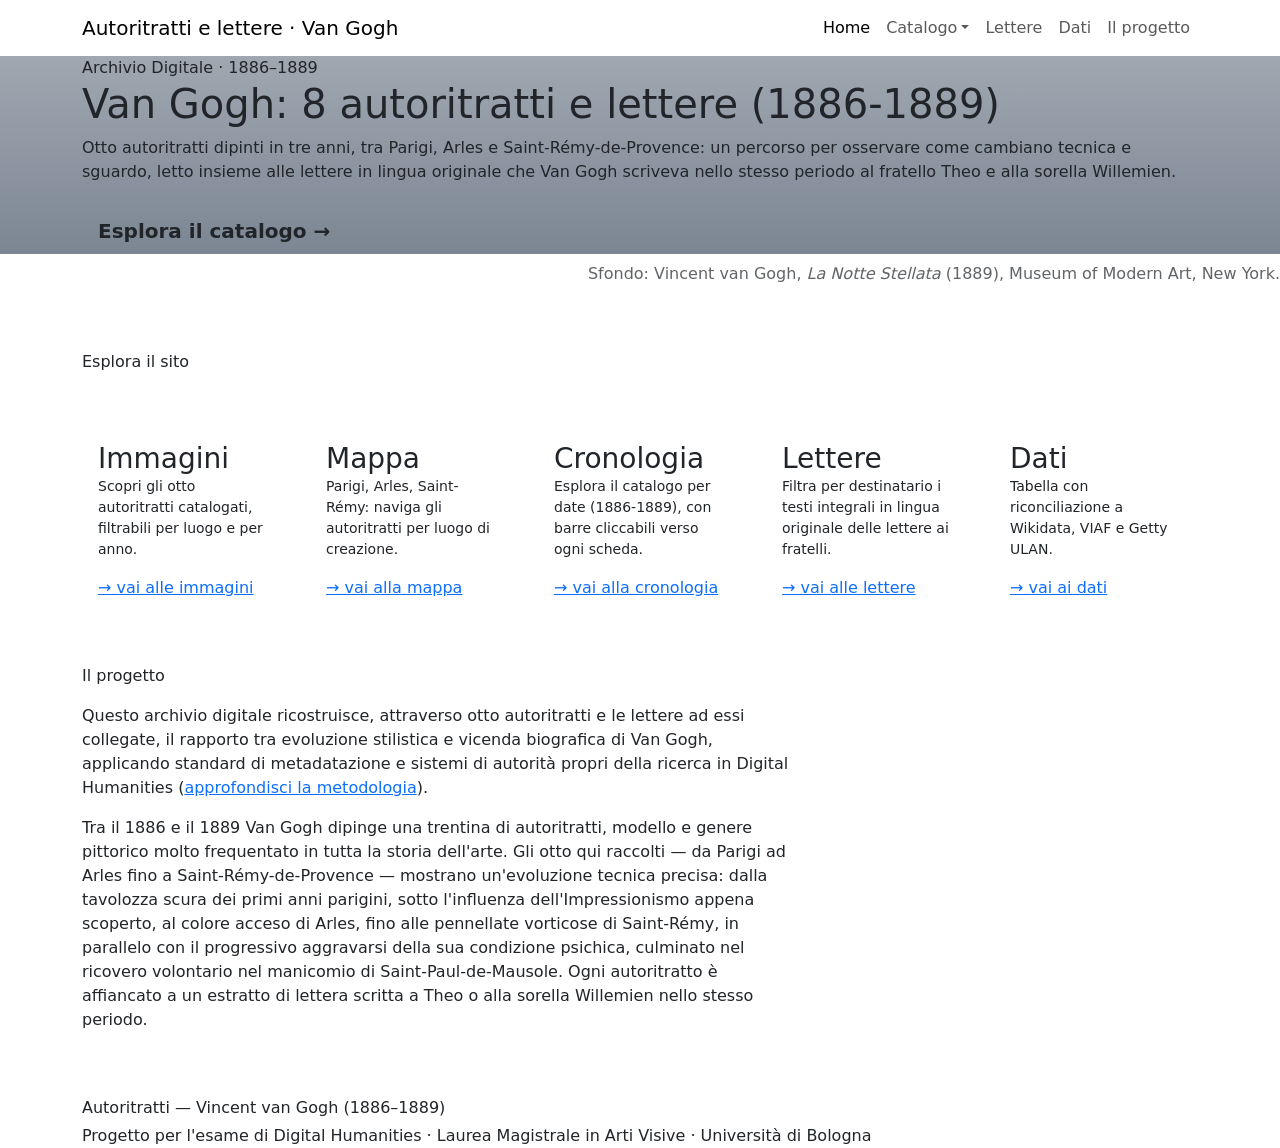
==== index.html @ b30aceb8 "Add files via upload" ====
<!DOCTYPE html>
<html lang="it">
<head>
<meta charset="UTF-8">
<meta name="viewport" content="width=device-width, initial-scale=1.0">
<title>Van Gogh: 8 autoritratti e lettere (1886-1889)</title>

<meta name="DC.title" content="Van Gogh: 8 autoritratti e lettere (1886-1889)">
<meta name="DC.creator" content="Sara Agnoletti — Corso di Laurea Magistrale in Arti Visive, Università di Bologna">
<meta name="DC.subject" content="Vincent van Gogh; autoritratto; Post-Impressionismo; salute mentale">
<meta name="DC.description" content="Raccolta digitale di otto autoritratti di Van Gogh (1886-1889), suddivisi per luogo e data, abbinati a estratti di lettere a Theo van Gogh.">
<meta name="DC.publisher" content="Progetto per l'esame di Digital Humanities">
<meta name="DC.date" content="2026">
<meta name="DC.type" content="Collection">
<meta name="DC.language" content="it">
<meta name="DC.coverage" content="1886-1889; Parigi; Arles; Saint-Rémy-de-Provence">
<meta name="DC.rights" content="Le opere di Van Gogh sono di pubblico dominio.">

<link href="https://cdn.jsdelivr.net/npm/bootstrap@5.3.3/dist/css/bootstrap.min.css" rel="stylesheet">
<link href="https://fonts.googleapis.com/css2?family=Fraunces:wght@500;600&family=Source+Serif+4:ital,wght@0,400;0,600;1,400&family=IBM+Plex+Mono:wght@400;600&display=swap" rel="stylesheet">
<link rel="stylesheet" href="css/style.css">
</head>
<body>

<nav class="navbar navbar-expand-lg navbar-dh">
  <div class="container">
    <a class="navbar-brand" href="index.html">Autoritratti e lettere · Van Gogh</a>
    <button class="navbar-toggler" type="button" data-bs-toggle="collapse" data-bs-target="#nav">
      <span class="navbar-toggler-icon"></span>
    </button>
    <div class="collapse navbar-collapse" id="nav">
      <ul class="navbar-nav ms-auto">
        <li class="nav-item"><a class="nav-link active" href="index.html">Home</a></li>
<li class="nav-item dropdown">
  <a class="nav-link dropdown-toggle" href="#" role="button" data-bs-toggle="dropdown" aria-expanded="false">Catalogo</a>
  <ul class="dropdown-menu dropdown-menu-dark">
    <li><a class="dropdown-item" href="catalogo.html">Immagini</a></li>
    <li><a class="dropdown-item" href="mappa.html">Mappa</a></li>
    <li><a class="dropdown-item" href="timeline.html">Cronologia</a></li>
  </ul>
</li>
        <li class="nav-item"><a class="nav-link" href="lettere.html">Lettere</a></li>
        <li class="nav-item"><a class="nav-link" href="dati.html">Dati</a></li>
        <li class="nav-item"><a class="nav-link" href="progetto.html">Il progetto</a></li>
      </ul>
    </div>
  </div>
</nav>

<header class="hero" style="background-image: linear-gradient(rgba(16,35,59,0.4), rgba(16,35,59,0.55)), url('assets/img/starry-night.jpg'); background-size: cover; background-position: center;">
  <div class="container">
    <span class="stamp">Archivio Digitale · 1886–1889</span>
    <h1>Van Gogh: 8 autoritratti e lettere (1886-1889)</h1>
    <p class="lead-text">
      Otto autoritratti dipinti in tre anni, tra Parigi, Arles e
      Saint-Rémy-de-Provence: un percorso per osservare come cambiano
      tecnica e sguardo, letto insieme alle lettere in lingua originale che Van Gogh scriveva
      nello stesso periodo al fratello Theo e alla sorella Willemien.
    </p>
    <a href="catalogo.html" class="btn btn-lg mt-2" style="background:var(--yellow); color:var(--blue-deep); border:none; border-radius:0; font-family:var(--font-mono); font-weight:600;">
      Esplora il catalogo →
    </a>
  </div>
</header>

<p class="caption" style="text-align:right; margin-top:0.5rem; opacity:0.7;">
  Sfondo: Vincent van Gogh, <em>La Notte Stellata</em> (1889), Museum of Modern Art, New York.
</p>
<section class="container py-5">
  <p class="eyebrow mb-4">Esplora il sito</p>
  <div class="row row-cols-2 row-cols-md-3 row-cols-lg-5 g-4">

    <div class="col">
      <div class="portrait-card h-100">
        <div class="card-body p-3 d-flex flex-column h-100">
          <p class="badge-tipo badge-immagine badge d-inline-block mb-2">01</p>
          <h3 class="card-title">Immagini</h3>
          <p class="small">Scopri gli otto autoritratti catalogati, filtrabili per luogo e per anno.</p>
          <a href="catalogo.html" class="mt-auto">→ vai alle immagini</a>
        </div>
      </div>
    </div>

    <div class="col">
      <div class="portrait-card h-100">
        <div class="card-body p-3 d-flex flex-column h-100">
          <p class="badge-tipo badge-immagine badge d-inline-block mb-2">02</p>
          <h3 class="card-title">Mappa</h3>
          <p class="small">Parigi, Arles, Saint-Rémy: naviga gli autoritratti per luogo di creazione.</p>
          <a href="mappa.html" class="mt-auto">→ vai alla mappa</a>
        </div>
      </div>
    </div>

    <div class="col">
      <div class="portrait-card h-100">
        <div class="card-body p-3 d-flex flex-column h-100">
          <p class="badge-tipo badge-immagine badge d-inline-block mb-2">03</p>
          <h3 class="card-title">Cronologia</h3>
          <p class="small">Esplora il catalogo per date (1886-1889), con barre cliccabili verso ogni scheda.</p>
          <a href="timeline.html" class="mt-auto">→ vai alla cronologia</a>
        </div>
      </div>
    </div>

    <div class="col">
      <div class="portrait-card h-100">
        <div class="card-body p-3 d-flex flex-column h-100">
          <p class="badge-tipo badge-immagine badge d-inline-block mb-2">04</p>
          <h3 class="card-title">Lettere</h3>
          <p class="small">Filtra per destinatario i testi integrali in lingua originale delle lettere ai fratelli.</p>
          <a href="lettere.html" class="mt-auto">→ vai alle lettere</a>
        </div>
      </div>
    </div>

    <div class="col">
      <div class="portrait-card h-100">
        <div class="card-body p-3 d-flex flex-column h-100">
          <p class="badge-tipo badge-immagine badge d-inline-block mb-2">05</p>
          <h3 class="card-title">Dati</h3>
          <p class="small">Tabella con riconciliazione a Wikidata, VIAF e Getty ULAN.</p>
          <a href="dati.html" class="mt-auto">→ vai ai dati</a>
        </div>
      </div>
    </div>

  </div>
</section>
<section class="container pb-5">
  <p class="eyebrow mb-3">Il progetto</p>
  <p style="max-width:70ch;">
  Questo archivio digitale ricostruisce, attraverso otto autoritratti e le
  lettere ad essi collegate, il rapporto tra evoluzione stilistica e
  vicenda biografica di Van Gogh, applicando standard di metadatazione e
  sistemi di autorità propri della ricerca in Digital Humanities
  (<a href="progetto.html">approfondisci la metodologia</a>).
</p>
<p style="max-width:70ch;" class="mt-3">
  Tra il 1886 e il 1889 Van Gogh dipinge una trentina di autoritratti, modello e genere pittorico molto frequentato in tutta la storia dell'arte. Gli otto qui raccolti —
  da Parigi ad Arles fino a Saint-Rémy-de-Provence — mostrano un'evoluzione
  tecnica precisa: dalla tavolozza scura dei primi anni parigini, sotto
  l'influenza dell'Impressionismo appena scoperto, al colore acceso di
  Arles, fino alle pennellate vorticose di Saint-Rémy, in parallelo con il
  progressivo aggravarsi della sua condizione psichica, culminato nel
  ricovero volontario nel manicomio di Saint-Paul-de-Mausole. Ogni
  autoritratto è affiancato a un estratto di lettera scritta a Theo o alla
  sorella Willemien nello stesso periodo.
</p>
</section>

<footer>
  <div class="container">
    <p class="mb-1">Autoritratti — Vincent van Gogh (1886–1889)</p>
    <p class="mb-0">Progetto per l'esame di Digital Humanities · Laurea Magistrale in Arti Visive · Università di Bologna</p>
  </div>
</footer>

<script src="https://cdn.jsdelivr.net/npm/bootstrap@5.3.3/dist/js/bootstrap.bundle.min.js"></script>
</body>
</html>
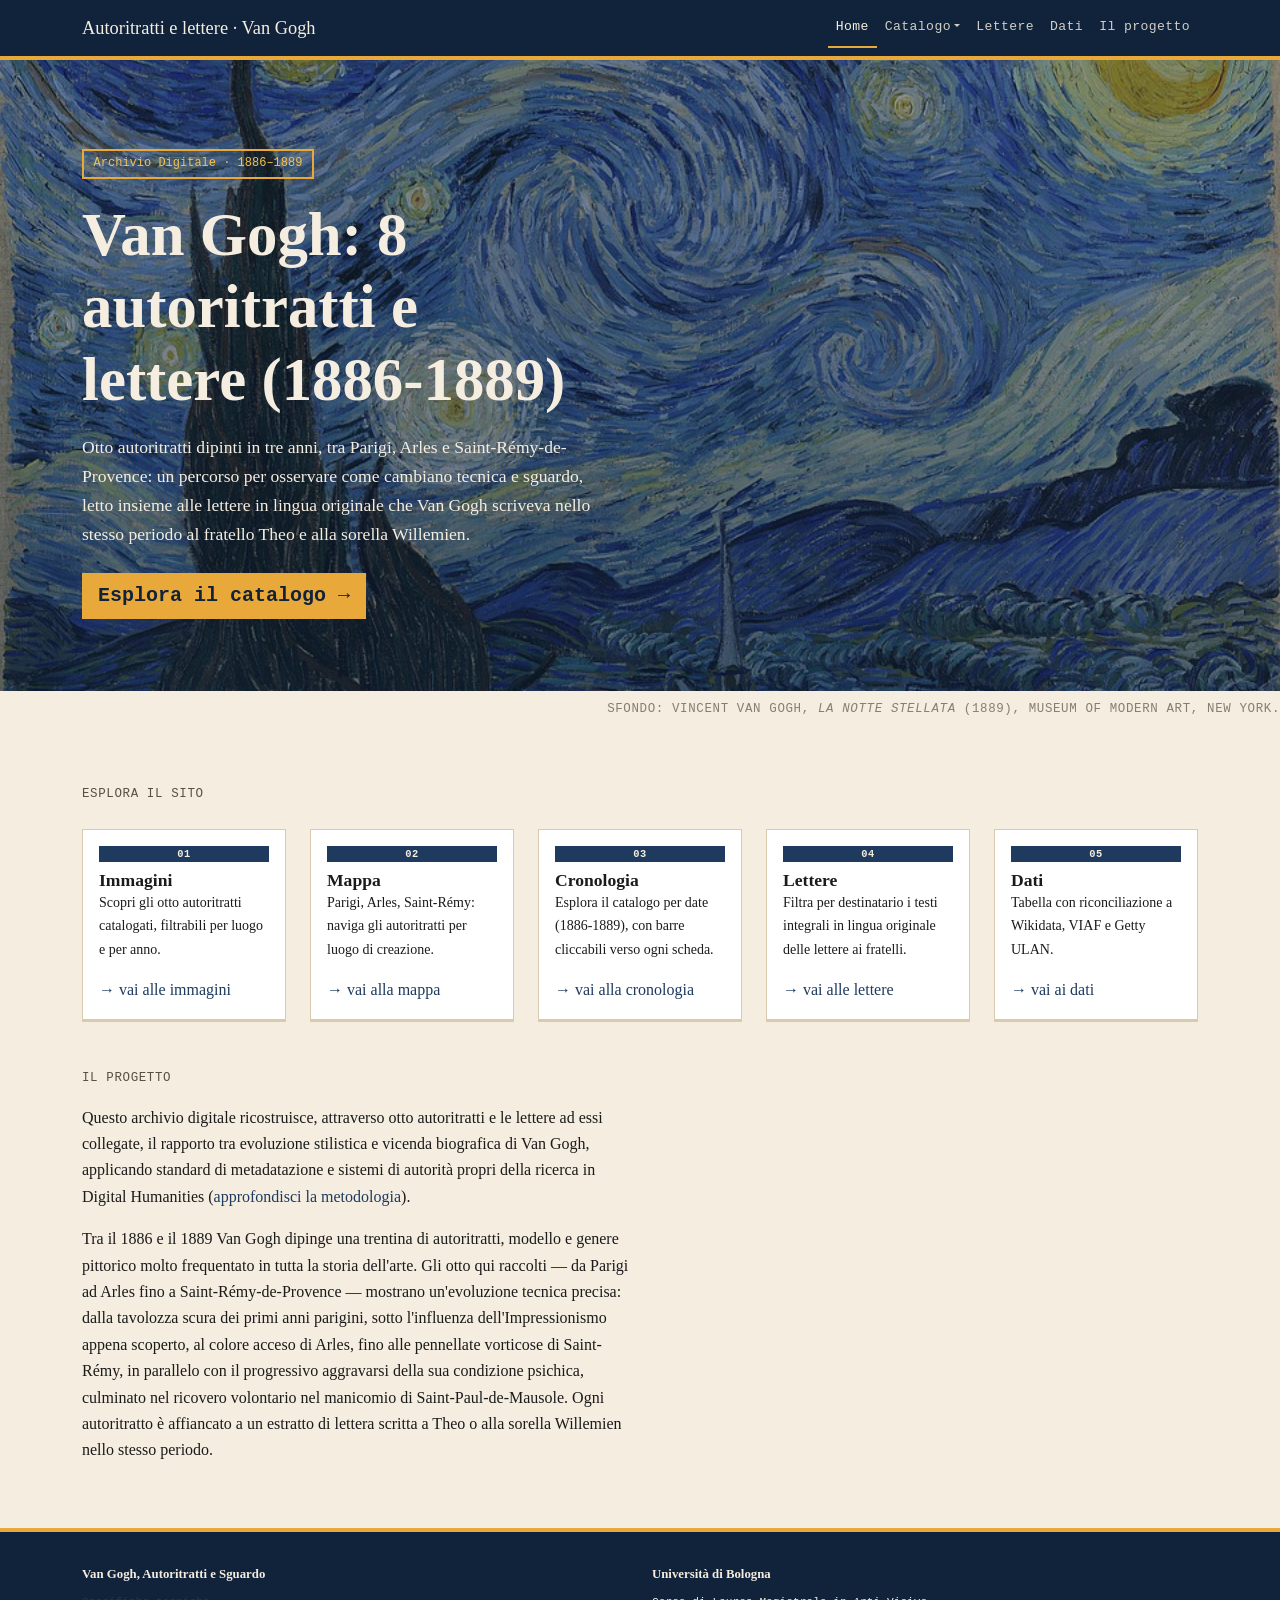
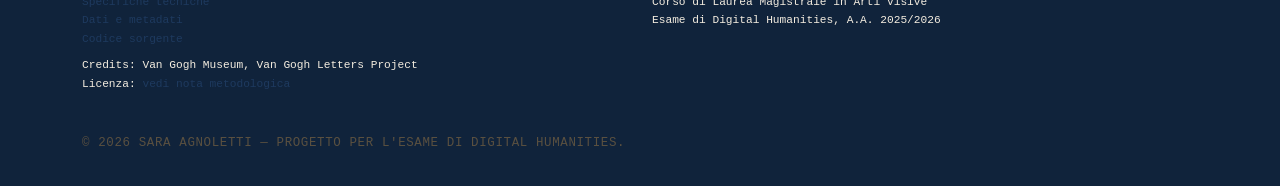
==== commit 3dc7668a: "Update index.html" ====
--- a/index.html
+++ b/index.html
@@ -151,8 +151,26 @@
 
 <footer>
   <div class="container">
-    <p class="mb-1">Autoritratti — Vincent van Gogh (1886–1889)</p>
-    <p class="mb-0">Progetto per l'esame di Digital Humanities · Laurea Magistrale in Arti Visive · Università di Bologna</p>
+    <div class="row g-4">
+      <div class="col-md-6">
+        <p class="mb-2" style="font-family:var(--font-display); font-weight:600; color:var(--cream);">Van Gogh, Autoritratti e Sguardo</p>
+        <ul class="list-unstyled small">
+          <li><a href="progetto.html">Specifiche tecniche</a></li>
+          <li><a href="dati.html">Dati e metadati</a></li>
+          <li><a href="https://github.com/agnolettisara-hub/van-gogh-autoritratti-lettere" target="_blank" rel="noopener">Codice sorgente</a></li>
+          <li class="mt-2">Credits: Van Gogh Museum, Van Gogh Letters Project</li>
+          <li>Licenza: <a href="progetto.html">vedi nota metodologica</a></li>
+        </ul>
+      </div>
+      <div class="col-md-6">
+        <p class="mb-2" style="font-family:var(--font-display); font-weight:600; color:var(--cream);">Università di Bologna</p>
+        <ul class="list-unstyled small">
+          <li>Corso di Laurea Magistrale in Arti Visive</li>
+          <li>Esame di Digital Humanities, A.A. 2025/2026</li>
+        </ul>
+      </div>
+    </div>
+    <p class="meta mt-4 mb-0">© 2026 Sara Agnoletti — Progetto per l'esame di Digital Humanities.</p>
   </div>
 </footer>
 
--- a/css/style.css
+++ b/css/style.css
@@ -0,0 +1,154 @@
+/* =========================================================
+   Autoritratti — Vincent van Gogh (1886–1889)
+   Design tokens — tavolozza Van Gogh
+   ========================================================= */
+:root {
+  --cream: #F4EDE0;       /* fondo caldo, non il classico bianco museo */
+  --ink: #1B1B1B;
+  --blue: #1E3A5F;        /* blu di Prussia */
+  --blue-deep: #10233B;
+  --yellow: #E8A93A;      /* giallo cromo smorzato */
+  --yellow-bright: #F2C14E;
+  --green: #4A6B4D;       /* verde cipresso, uso minimo */
+  --line: #D9CBB0;
+
+  --font-display: 'Fraunces', Georgia, serif;   /* serif espressiva, non geometrica */
+  --font-body: 'Source Serif 4', Georgia, serif;
+  --font-mono: 'IBM Plex Mono', 'Courier New', monospace;
+}
+
+* { box-sizing: border-box; }
+
+body {
+  background-color: var(--cream);
+  color: var(--ink);
+  font-family: var(--font-body);
+  line-height: 1.65;
+}
+
+a { color: var(--blue); text-decoration: none; }
+a:hover, a:focus { text-decoration: underline; color: var(--yellow); }
+a:focus-visible, button:focus-visible { outline: 3px solid var(--blue); outline-offset: 2px; }
+
+h1, h2, h3, .display {
+  font-family: var(--font-display);
+  font-weight: 600;
+  color: var(--blue-deep);
+}
+
+.eyebrow, .meta, .caption, .label {
+  font-family: var(--font-mono);
+  font-size: 0.78rem;
+  letter-spacing: 0.05em;
+  text-transform: uppercase;
+  color: #5A5040;
+}
+
+/* ---------- Navbar ---------- */
+.navbar-dh {
+  background-color: var(--blue-deep);
+  border-bottom: 4px solid var(--yellow);
+}
+.navbar-dh .navbar-brand {
+  font-family: var(--font-display);
+  color: var(--cream) !important;
+  font-size: 1.15rem;
+}
+.navbar-dh .nav-link {
+  font-family: var(--font-mono);
+  font-size: 0.82rem;
+  letter-spacing: 0.03em;
+  color: var(--cream) !important;
+  opacity: 0.85;
+}
+.navbar-dh .nav-link.active, .navbar-dh .nav-link.dropdown-toggle.active { opacity: 1; border-bottom: 2px solid var(--yellow); }
+.navbar-dh .dropdown-menu { background: var(--blue-deep); border: 1px solid var(--blue); border-radius: 0; }
+.navbar-dh .dropdown-item { font-family: var(--font-mono); font-size: 0.82rem; color: var(--cream); }
+.navbar-dh .dropdown-item:hover { background: var(--yellow); color: var(--blue-deep); }
+
+/* ---------- Hero — pennellata di sfondo ---------- */
+.hero {
+  position: relative;
+  padding: 5.5rem 0 4.5rem;
+  background:
+    radial-gradient(ellipse at 80% 20%, rgba(232,169,58,0.35), transparent 55%),
+    radial-gradient(ellipse at 10% 80%, rgba(30,58,95,0.25), transparent 55%),
+    var(--blue-deep);
+  color: var(--cream);
+  overflow: hidden;
+}
+.hero .stamp {
+  display: inline-block;
+  border: 2px solid var(--yellow);
+  color: var(--yellow-bright);
+  font-family: var(--font-mono);
+  font-size: 0.75rem;
+  padding: 0.2rem 0.6rem;
+  margin-bottom: 1.2rem;
+}
+.hero h1 { font-size: clamp(2.2rem, 5.5vw, 3.8rem); max-width: 16ch; margin-bottom: 1rem; color: var(--cream); }
+.hero .lead-text { max-width: 58ch; font-size: 1.1rem; }
+
+/* ---------- Card ritratto ---------- */
+.portrait-card {
+  background: #fff;
+  border: 1px solid var(--line);
+  box-shadow: 0 2px 0 var(--line);
+  transition: transform 0.15s ease;
+}
+.portrait-card:hover { transform: translateY(-4px); }
+.portrait-card .ph-img {
+  aspect-ratio: 4/5;
+  background: #E4D9C2;
+  border-bottom: 1px solid var(--line);
+  display: flex; align-items: center; justify-content: center;
+  font-family: var(--font-mono); font-size: 0.7rem; color: #7a6f57;
+  text-align: center; padding: 0.5rem;
+}
+.portrait-card .card-body { font-family: var(--font-body); }
+.portrait-card .card-title { font-family: var(--font-display); font-size: 1.1rem; }
+
+.badge-tipo {
+  font-family: var(--font-mono);
+  font-size: 0.65rem;
+  letter-spacing: 0.05em;
+  text-transform: uppercase;
+  border-radius: 0;
+  padding: 0.3em 0.55em;
+}
+.badge-immagine { background: var(--blue); color: var(--cream); }
+.badge-testo    { background: var(--yellow); color: var(--blue-deep); }
+.badge-parigi   { background: #8C9E6E; color: #fff; }
+.badge-arles    { background: #C1622D; color: #fff; }
+.badge-saintremy{ background: #5C4A8A; color: #fff; }
+
+/* ---------- Item detail ---------- */
+.item-figure { border: 1px solid var(--line); background: #E4D9C2; }
+.item-figure img { width: 100%; display: block; }
+.excerpt {
+  font-family: var(--font-display);
+  font-style: italic;
+  font-size: 1.15rem;
+  background: var(--blue-deep);
+  color: var(--cream);
+  border-left: 6px solid var(--yellow);
+  padding: 1.2rem 1.4rem;
+}
+aside.related { border-top: 2px dashed var(--line); margin-top: 3rem; padding-top: 1.5rem; }
+.related-link { display: block; font-family: var(--font-mono); font-size: 0.85rem; padding: 0.4rem 0; border-bottom: 1px solid var(--line); }
+
+/* ---------- Testo TEI renderizzato via JS ---------- */
+.tei-viewer { font-family: var(--font-body); line-height: 1.7; background: #fff; border: 1px solid var(--line); padding: 1.5rem 1.8rem; }
+.tei-viewer p { margin-bottom: 1rem; }
+.tei-viewer .tei-head { font-family: var(--font-display); font-size: 1.2rem; margin: 1.5rem 0 1rem; }
+.tei-persname, .tei-placename { color: var(--blue); font-weight: 600; border-bottom: 1px dotted var(--blue); }
+.tei-signature { font-family: var(--font-mono); text-align: right; margin-top: 1.5rem; }
+
+/* ---------- Data table ---------- */
+table.dati-table { font-family: var(--font-mono); font-size: 0.85rem; }
+table.dati-table th { font-family: var(--font-display); background: var(--blue-deep); color: var(--cream); font-weight: normal; }
+
+/* ---------- Footer ---------- */
+footer { border-top: 4px solid var(--yellow); background: var(--blue-deep); color: var(--cream); font-family: var(--font-mono); font-size: 0.8rem; padding: 2rem 0; }
+
+@media (prefers-reduced-motion: reduce) { .portrait-card, .portrait-card:hover { transition: none; transform: none; } }
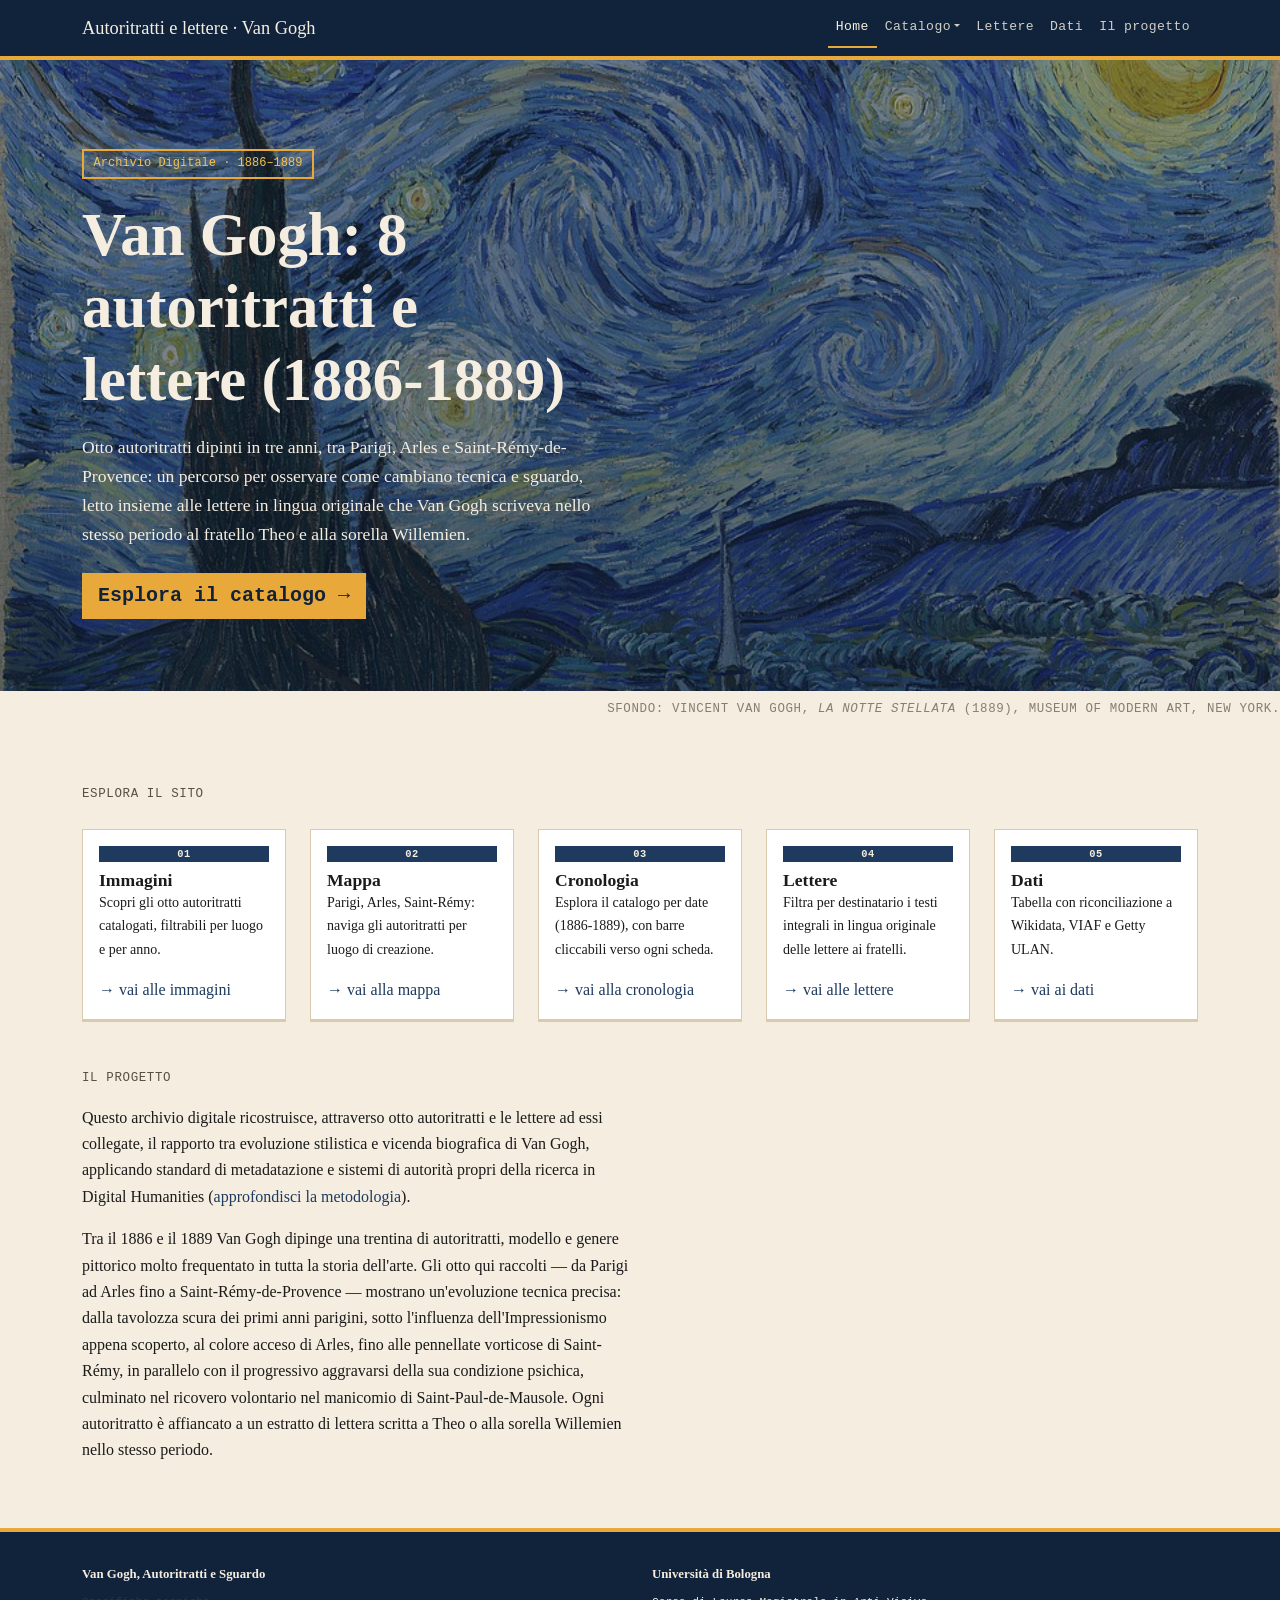
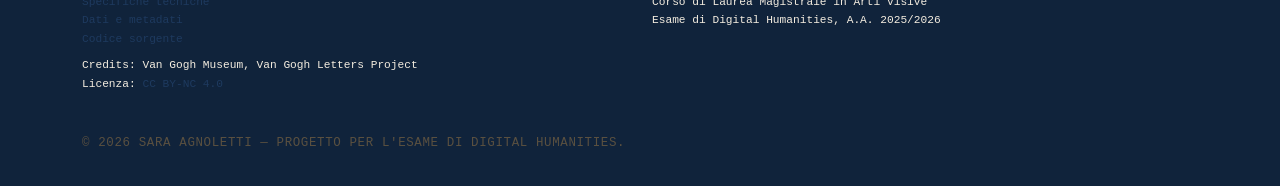
==== commit b01eaf35: "Update index.html" ====
--- a/index.html
+++ b/index.html
@@ -10,11 +10,15 @@
 <meta name="DC.subject" content="Vincent van Gogh; autoritratto; Post-Impressionismo; salute mentale">
 <meta name="DC.description" content="Raccolta digitale di otto autoritratti di Van Gogh (1886-1889), suddivisi per luogo e data, abbinati a estratti di lettere a Theo van Gogh.">
 <meta name="DC.publisher" content="Progetto per l'esame di Digital Humanities">
+<meta name="DC.contributor" content="Van Gogh Museum, Amsterdam; Van Gogh Letters Project (Van Gogh Museum / Huygens ING)">
+<meta name="DC.format" content="text/html">
+<meta name="DC.relation" content="https://github.com/agnolettisara-hub/van-gogh-autoritratti-lettere">
+<meta name="DC.source" content="Van Gogh Letters Project (vangoghletters.org); Van Gogh Museum (vangoghmuseum.nl)">
 <meta name="DC.date" content="2026">
 <meta name="DC.type" content="Collection">
 <meta name="DC.language" content="it">
 <meta name="DC.coverage" content="1886-1889; Parigi; Arles; Saint-Rémy-de-Provence">
-<meta name="DC.rights" content="Le opere di Van Gogh sono di pubblico dominio.">
+<meta name="DC.rights" content="Quest'opera è distribuita con licenza Creative Commons Attribuzione - Non Commerciale 4.0 Internazionale (CC BY-NC 4.0). https://creativecommons.org/licenses/by-nc/4.0/deed.it">
 
 <link href="https://cdn.jsdelivr.net/npm/bootstrap@5.3.3/dist/css/bootstrap.min.css" rel="stylesheet">
 <link href="https://fonts.googleapis.com/css2?family=Fraunces:wght@500;600&family=Source+Serif+4:ital,wght@0,400;0,600;1,400&family=IBM+Plex+Mono:wght@400;600&display=swap" rel="stylesheet">
@@ -159,7 +163,7 @@
           <li><a href="dati.html">Dati e metadati</a></li>
           <li><a href="https://github.com/agnolettisara-hub/van-gogh-autoritratti-lettere" target="_blank" rel="noopener">Codice sorgente</a></li>
           <li class="mt-2">Credits: Van Gogh Museum, Van Gogh Letters Project</li>
-          <li>Licenza: <a href="progetto.html">vedi nota metodologica</a></li>
+         <li>Licenza: <a href="https://creativecommons.org/licenses/by-nc/4.0/deed.it" target="_blank" rel="noopener">CC BY-NC 4.0</a></li>
         </ul>
       </div>
       <div class="col-md-6">
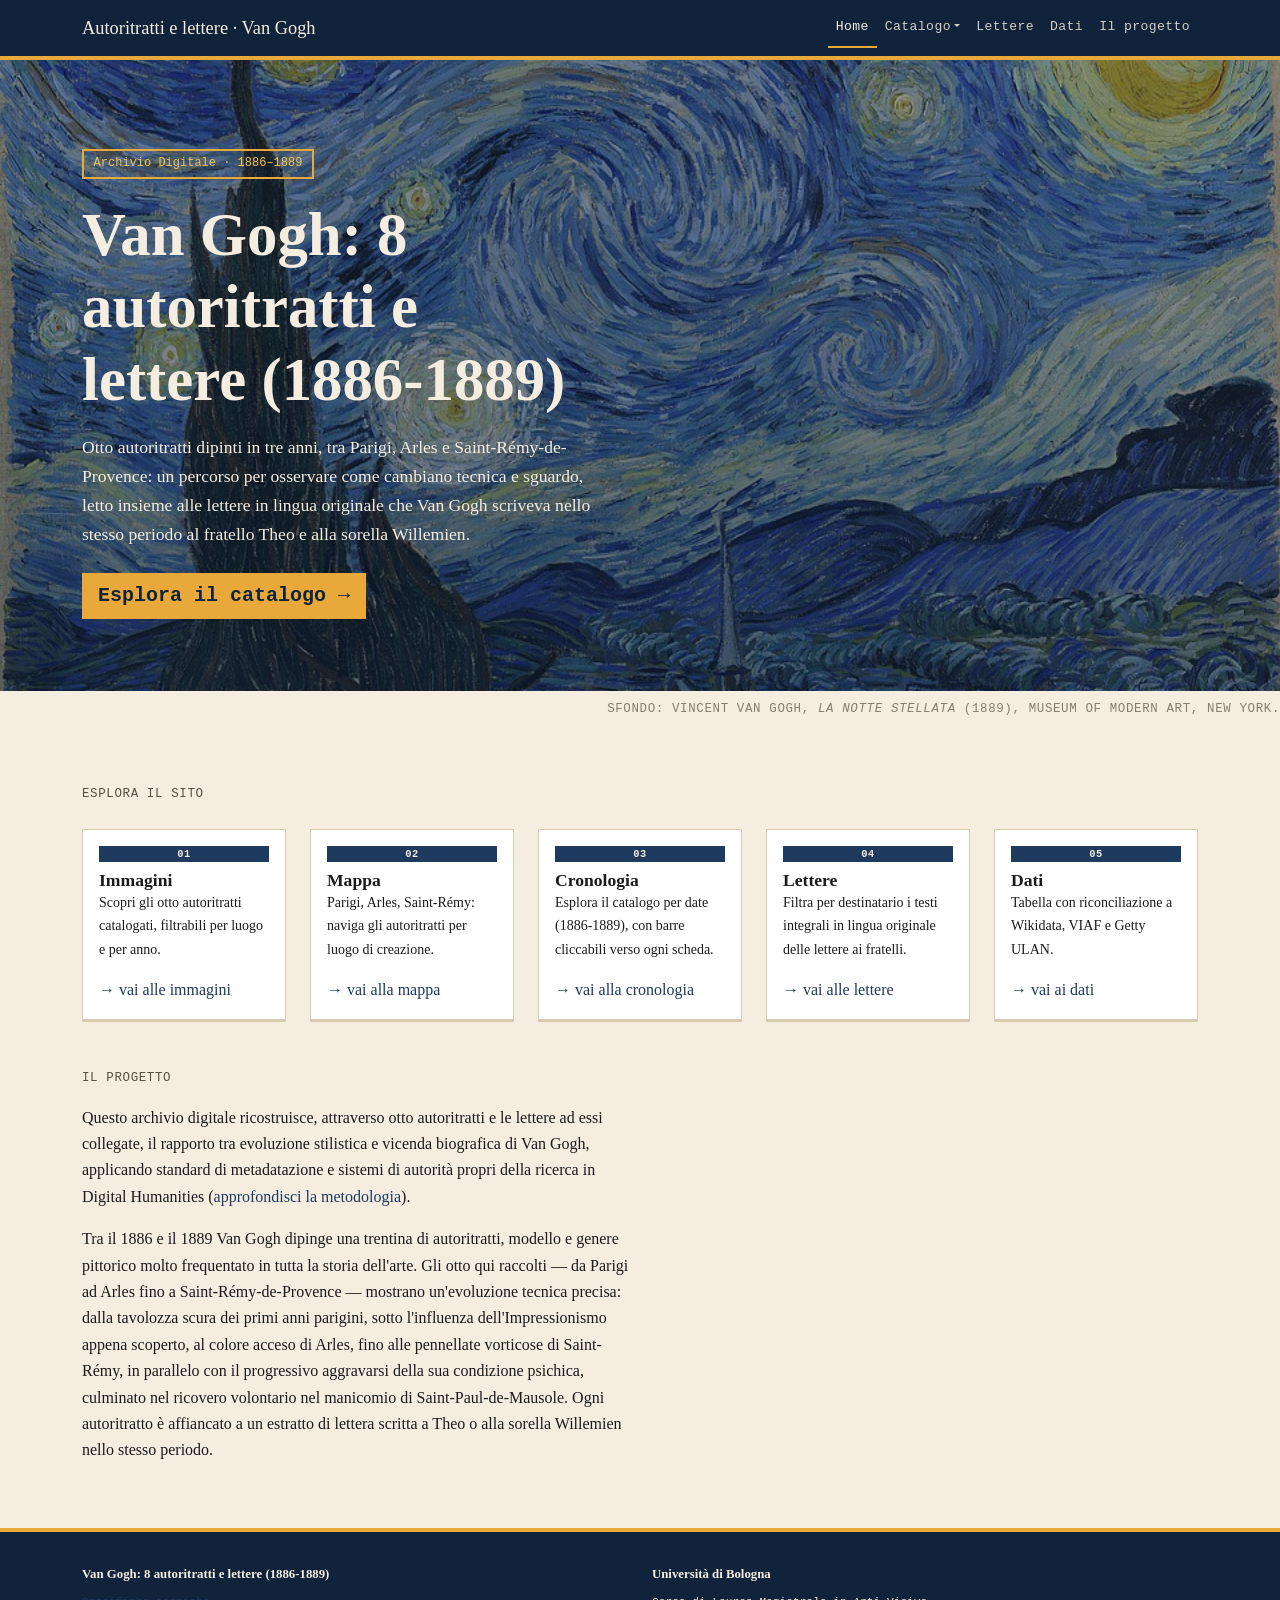
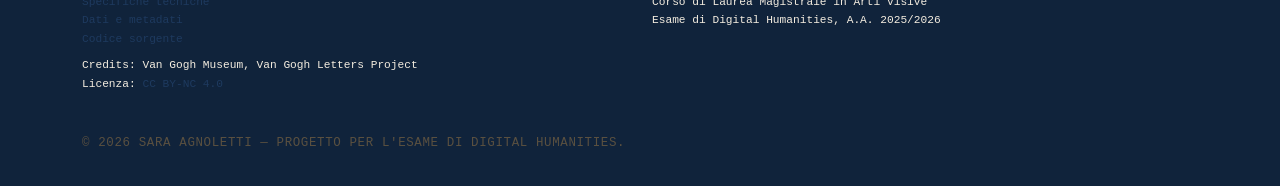
==== commit a278f423: "Update index.html" ====
--- a/index.html
+++ b/index.html
@@ -157,13 +157,13 @@
   <div class="container">
     <div class="row g-4">
       <div class="col-md-6">
-        <p class="mb-2" style="font-family:var(--font-display); font-weight:600; color:var(--cream);">Van Gogh, Autoritratti e Sguardo</p>
+        <p class="mb-2" style="font-family:var(--font-display); font-weight:600; color:var(--cream);">Van Gogh: 8 autoritratti e lettere (1886-1889)</p>
         <ul class="list-unstyled small">
           <li><a href="progetto.html">Specifiche tecniche</a></li>
           <li><a href="dati.html">Dati e metadati</a></li>
           <li><a href="https://github.com/agnolettisara-hub/van-gogh-autoritratti-lettere" target="_blank" rel="noopener">Codice sorgente</a></li>
           <li class="mt-2">Credits: Van Gogh Museum, Van Gogh Letters Project</li>
-         <li>Licenza: <a href="https://creativecommons.org/licenses/by-nc/4.0/deed.it" target="_blank" rel="noopener">CC BY-NC 4.0</a></li>
+          <li>Licenza: <a href="https://creativecommons.org/licenses/by-nc/4.0/deed.it" target="_blank" rel="noopener">CC BY-NC 4.0</a></li>
         </ul>
       </div>
       <div class="col-md-6">
